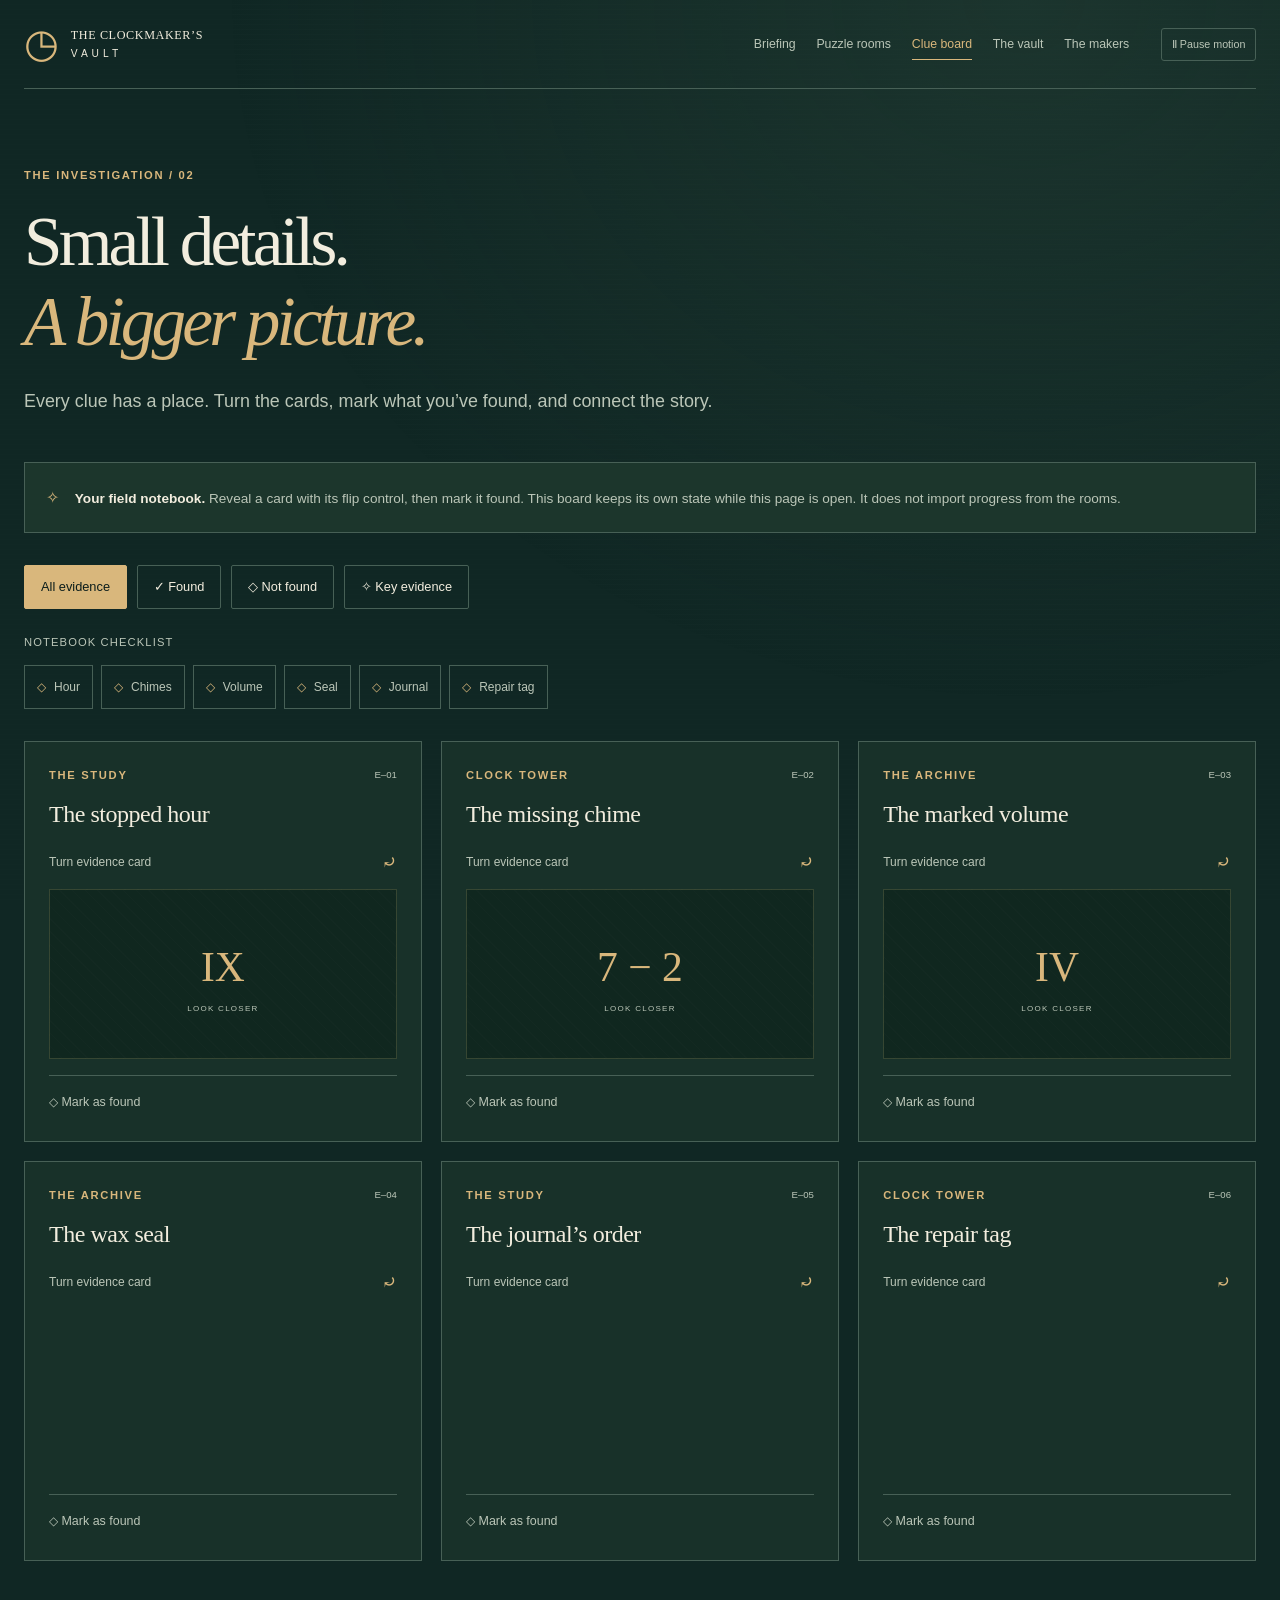
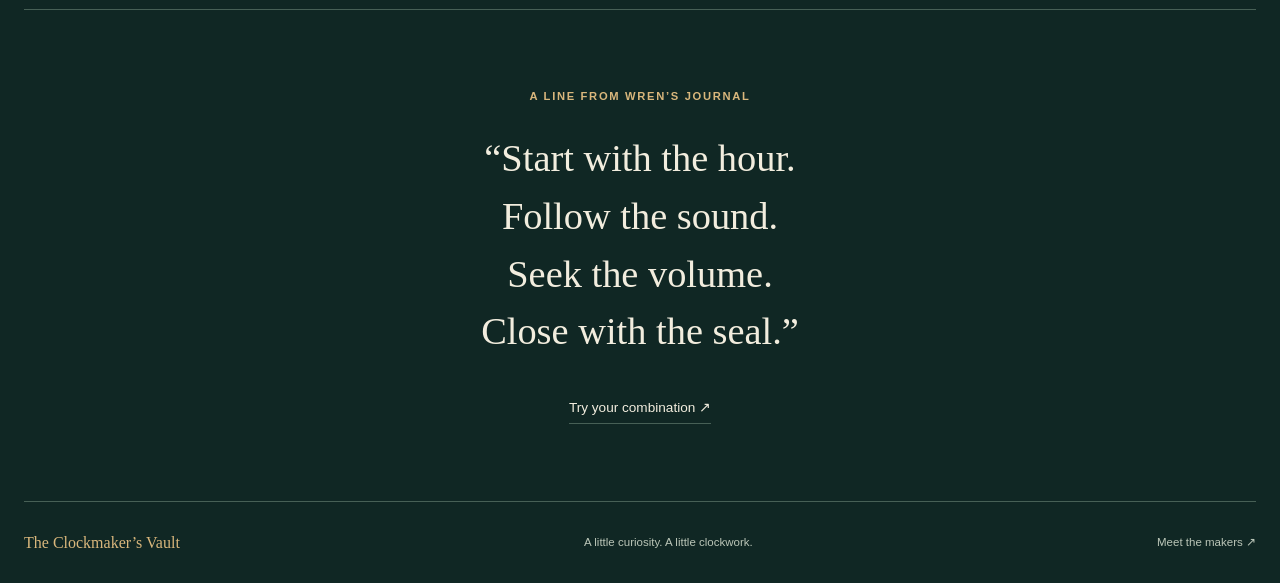
==== clues.html @ 1655f7f8 "Add files via upload" ====
<!doctype html>
<!--
  The Clockmaker's Vault | CSC 4370/6370 | clues.html
  Assigned page responsibility from supplied proposal: Adithya Godavarthi.
  Implementation prepared with significant AI assistance for the team's review.
  Attribution records the planned responsibility, not verified individual authorship.
  HTML/CSS only. Shared styles enter through css/style.css. See README.md.
-->
<html lang="en">
<head>
  <meta charset="utf-8">
  <meta name="viewport" content="width=device-width, initial-scale=1">
  <meta name="description" content="Turn evidence cards, filter found and key clues, and assemble the four-digit combination.">
  <meta name="theme-color" content="#102724">
  <title>Clue board — The Clockmaker's Vault</title>
  <link rel="icon" href="images/favicon.svg" type="image/svg+xml">
  <link rel="stylesheet" href="css/style.css">
</head>
<body class="page-clues">
  <a class="skip-link" href="#main">Skip to main content</a>
  <input class="sr-only motion-control" type="checkbox" id="pause-motion">
  <div class="site-shell">
    <!-- Shared navigation uses real links so the complete site works from a local folder. -->
    <header class="site-header container">
      <a class="brand" href="index.html"><span class="brand-mark" aria-hidden="true">◷</span><span>THE CLOCKMAKER’S<span class="brand-small">V A U L T</span></span></a>
      <nav class="main-nav" aria-label="Main navigation"><a href="index.html">Briefing</a><a href="rooms.html">Puzzle rooms</a><a href="clues.html" aria-current="page">Clue board</a><a href="unlock.html">The vault</a><a href="team.html">The makers</a></nav>
      <label class="motion-toggle" for="pause-motion"><span class="motion-running">Ⅱ Pause motion</span><span class="motion-paused">▷ Resume motion</span></label>
    </header>
    <main id="main" class="container" tabindex="-1">

      <header class="page-heading"><p class="eyebrow">The investigation / 02</p><h1>Small details.<br><em>A bigger picture.</em></h1><p class="intro">Every clue has a place. Turn the cards, mark what you’ve found, and connect the story.</p></header>
      <aside class="notice"><span aria-hidden="true">✧</span><p><strong>Your field notebook.</strong> Reveal a card with its flip control, then mark it found. This board keeps its own state while this page is open. It does not import progress from the rooms.</p></aside>
      <!-- Assigned: Adithya Godavarthi. Filter radios and found checkboxes are all board siblings. -->
      <section class="evidence-board" aria-labelledby="evidence-title"><h2 id="evidence-title" class="sr-only">Evidence collection</h2>
        <input class="sr-only filter-radio" type="radio" name="filter" id="filter-all" checked aria-label="All evidence">
        <input class="sr-only filter-radio" type="radio" name="filter" id="filter-found" aria-label="Found">
        <input class="sr-only filter-radio" type="radio" name="filter" id="filter-locked" aria-label="Not found">
        <input class="sr-only filter-radio" type="radio" name="filter" id="filter-key" aria-label="Key evidence">
        <input class="sr-only found-control" type="checkbox" id="found-hour" aria-label="Mark hour evidence found">
        <input class="sr-only found-control" type="checkbox" id="found-chime" aria-label="Mark chime evidence found">
        <input class="sr-only found-control" type="checkbox" id="found-volume" aria-label="Mark volume evidence found">
        <input class="sr-only found-control" type="checkbox" id="found-seal" aria-label="Mark seal evidence found">
        <input class="sr-only found-control" type="checkbox" id="found-journal" aria-label="Mark journal evidence found">
        <input class="sr-only found-control" type="checkbox" id="found-letter" aria-label="Mark letter evidence found">
        <div class="filter-labels" role="group" aria-label="Filter evidence"><label for="filter-all">All evidence</label><label for="filter-found">✓ Found</label><label for="filter-locked">◇ Not found</label><label for="filter-key">✧ Key evidence</label></div>
        <!-- The always-visible checklist keeps checkbox focus visible under every filter. -->
        <div class="found-controls" role="group" aria-label="Found evidence checklist"><span class="checklist-title">Notebook checklist</span><label for="found-hour">Hour</label><label for="found-chime">Chimes</label><label for="found-volume">Volume</label><label for="found-seal">Seal</label><label for="found-journal">Journal</label><label for="found-letter">Repair tag</label></div>
        <div class="evidence-grid">
          <article class="evidence-card evidence-hour key-evidence"><div class="evidence-top"><span class="eyebrow">THE STUDY</span><span class="evidence-id">E–01</span></div><h3>The stopped hour</h3><input class="sr-only flip-input" type="checkbox" id="flip-hour"><label class="flip-control" for="flip-hour">Turn evidence card <span aria-hidden="true">⤾</span></label><div class="flip-stage" aria-hidden="true"><div class="flip-inner"><div class="flip-face flip-front"><span>IX</span><small>LOOK CLOSER</small></div><div class="flip-face flip-back"><span>9</span><small>THE DEDUCTION</small></div></div></div><div class="card-deduction"><p>The hour hand points to IX. The journal says to start with the hour.</p><p class="deduction-value"><strong>9</strong> <span>Code digit</span></p></div><label class="found-label" for="found-hour"><span class="found-no">◇ Mark as found</span><span class="found-yes">✓ Evidence found</span></label></article>
          <article class="evidence-card evidence-chime key-evidence"><div class="evidence-top"><span class="eyebrow">CLOCK TOWER</span><span class="evidence-id">E–02</span></div><h3>The missing chime</h3><input class="sr-only flip-input" type="checkbox" id="flip-chime"><label class="flip-control" for="flip-chime">Turn evidence card <span aria-hidden="true">⤾</span></label><div class="flip-stage" aria-hidden="true"><div class="flip-inner"><div class="flip-face flip-front"><span>7 − 2</span><small>LOOK CLOSER</small></div><div class="flip-face flip-back"><span>5</span><small>THE DEDUCTION</small></div></div></div><div class="card-deduction"><p>Seven bells minus two silent bells. Sound follows the hour.</p><p class="deduction-value"><strong>5</strong> <span>Code digit</span></p></div><label class="found-label" for="found-chime"><span class="found-no">◇ Mark as found</span><span class="found-yes">✓ Evidence found</span></label></article>
          <article class="evidence-card evidence-volume key-evidence"><div class="evidence-top"><span class="eyebrow">THE ARCHIVE</span><span class="evidence-id">E–03</span></div><h3>The marked volume</h3><input class="sr-only flip-input" type="checkbox" id="flip-volume"><label class="flip-control" for="flip-volume">Turn evidence card <span aria-hidden="true">⤾</span></label><div class="flip-stage" aria-hidden="true"><div class="flip-inner"><div class="flip-face flip-front"><span>IV</span><small>LOOK CLOSER</small></div><div class="flip-face flip-back"><span>4</span><small>THE DEDUCTION</small></div></div></div><div class="card-deduction"><p>The bookmark rests in Volume IV. The volume is third.</p><p class="deduction-value"><strong>4</strong> <span>Code digit</span></p></div><label class="found-label" for="found-volume"><span class="found-no">◇ Mark as found</span><span class="found-yes">✓ Evidence found</span></label></article>
          <article class="evidence-card evidence-seal key-evidence"><div class="evidence-top"><span class="eyebrow">THE ARCHIVE</span><span class="evidence-id">E–04</span></div><h3>The wax seal</h3><input class="sr-only flip-input" type="checkbox" id="flip-seal"><label class="flip-control" for="flip-seal">Turn evidence card <span aria-hidden="true">⤾</span></label><div class="flip-stage" aria-hidden="true"><div class="flip-inner"><div class="flip-face flip-front"><span>○ ○ ○</span><small>LOOK CLOSER</small></div><div class="flip-face flip-back"><span>3</span><small>THE DEDUCTION</small></div></div></div><div class="card-deduction"><p>Three open rings. The seal closes the sequence.</p><p class="deduction-value"><strong>3</strong> <span>Code digit</span></p></div><label class="found-label" for="found-seal"><span class="found-no">◇ Mark as found</span><span class="found-yes">✓ Evidence found</span></label></article>
          <article class="evidence-card evidence-journal context-evidence"><div class="evidence-top"><span class="eyebrow">THE STUDY</span><span class="evidence-id">E–05</span></div><h3>The journal’s order</h3><input class="sr-only flip-input" type="checkbox" id="flip-journal"><label class="flip-control" for="flip-journal">Turn evidence card <span aria-hidden="true">⤾</span></label><div class="flip-stage" aria-hidden="true"><div class="flip-inner"><div class="flip-face flip-front"><span>↝</span><small>LOOK CLOSER</small></div><div class="flip-face flip-back"><span>ORDER</span><small>THE DEDUCTION</small></div></div></div><div class="card-deduction"><p>Hour. Sound. Volume. Seal. These are the four positions in the lock.</p><p class="deduction-value"><strong>ORDER</strong> <span>Supporting evidence</span></p></div><label class="found-label" for="found-journal"><span class="found-no">◇ Mark as found</span><span class="found-yes">✓ Evidence found</span></label></article>
          <article class="evidence-card evidence-letter context-evidence"><div class="evidence-top"><span class="eyebrow">CLOCK TOWER</span><span class="evidence-id">E–06</span></div><h3>The repair tag</h3><input class="sr-only flip-input" type="checkbox" id="flip-letter"><label class="flip-control" for="flip-letter">Turn evidence card <span aria-hidden="true">⤾</span></label><div class="flip-stage" aria-hidden="true"><div class="flip-inner"><div class="flip-face flip-front"><span>II</span><small>LOOK CLOSER</small></div><div class="flip-face flip-back"><span>CONTEXT</span><small>THE DEDUCTION</small></div></div></div><div class="card-deduction"><p>Two bells are under repair. Their tag numbers are distractions, not code digits.</p><p class="deduction-value"><strong>CONTEXT</strong> <span>Supporting evidence</span></p></div><label class="found-label" for="found-letter"><span class="found-no">◇ Mark as found</span><span class="found-yes">✓ Evidence found</span></label></article>
        </div><p class="empty-state">No evidence matches this filter yet. Mark a card as found, or choose All evidence.</p>
        <div class="board-ready"><div><span class="eyebrow">All four key clues found</span><h3>The pieces are in place.</h3></div><a class="button primary" href="unlock.html">Go to the vault <span aria-hidden="true">↗</span></a></div>
      </section><section class="sequence-note section-space" aria-labelledby="journal-title"><h2 id="journal-title" class="sr-only">The journal sequence</h2><p class="eyebrow">A line from Wren’s journal</p><blockquote>“Start with the hour.<br>Follow the sound.<br>Seek the volume.<br>Close with the seal.”</blockquote><a class="text-link" href="unlock.html">Try your combination <span aria-hidden="true">↗</span></a></section>

    </main>
    <footer class="site-footer container"><a class="footer-brand" href="index.html">The Clockmaker’s Vault</a><p>A little curiosity. A little clockwork.</p><a href="team.html">Meet the makers <span aria-hidden="true">↗</span></a></footer>
  </div>
</body>
</html>
---- css/style.css ----
/*
 * The Clockmaker's Vault | stylesheet entry point
 * Assigned integration responsibility: Aishwarya Nuni.
 * AI-assisted implementation prepared for team review; see README.md.
 * Import order is deliberate: tokens/base, layout, state, then motion overrides.
 * The proposal's single stylesheet is kept as one public entry point; modules
 * make the larger, commented source easier to explain in the VS Code walkthrough.
 */
@import url("tokens.css");
@import url("layout.css");
@import url("interactions.css");
@import url("motion.css");
@import url("vault-fx.css");   /* unlock.html cinematics */
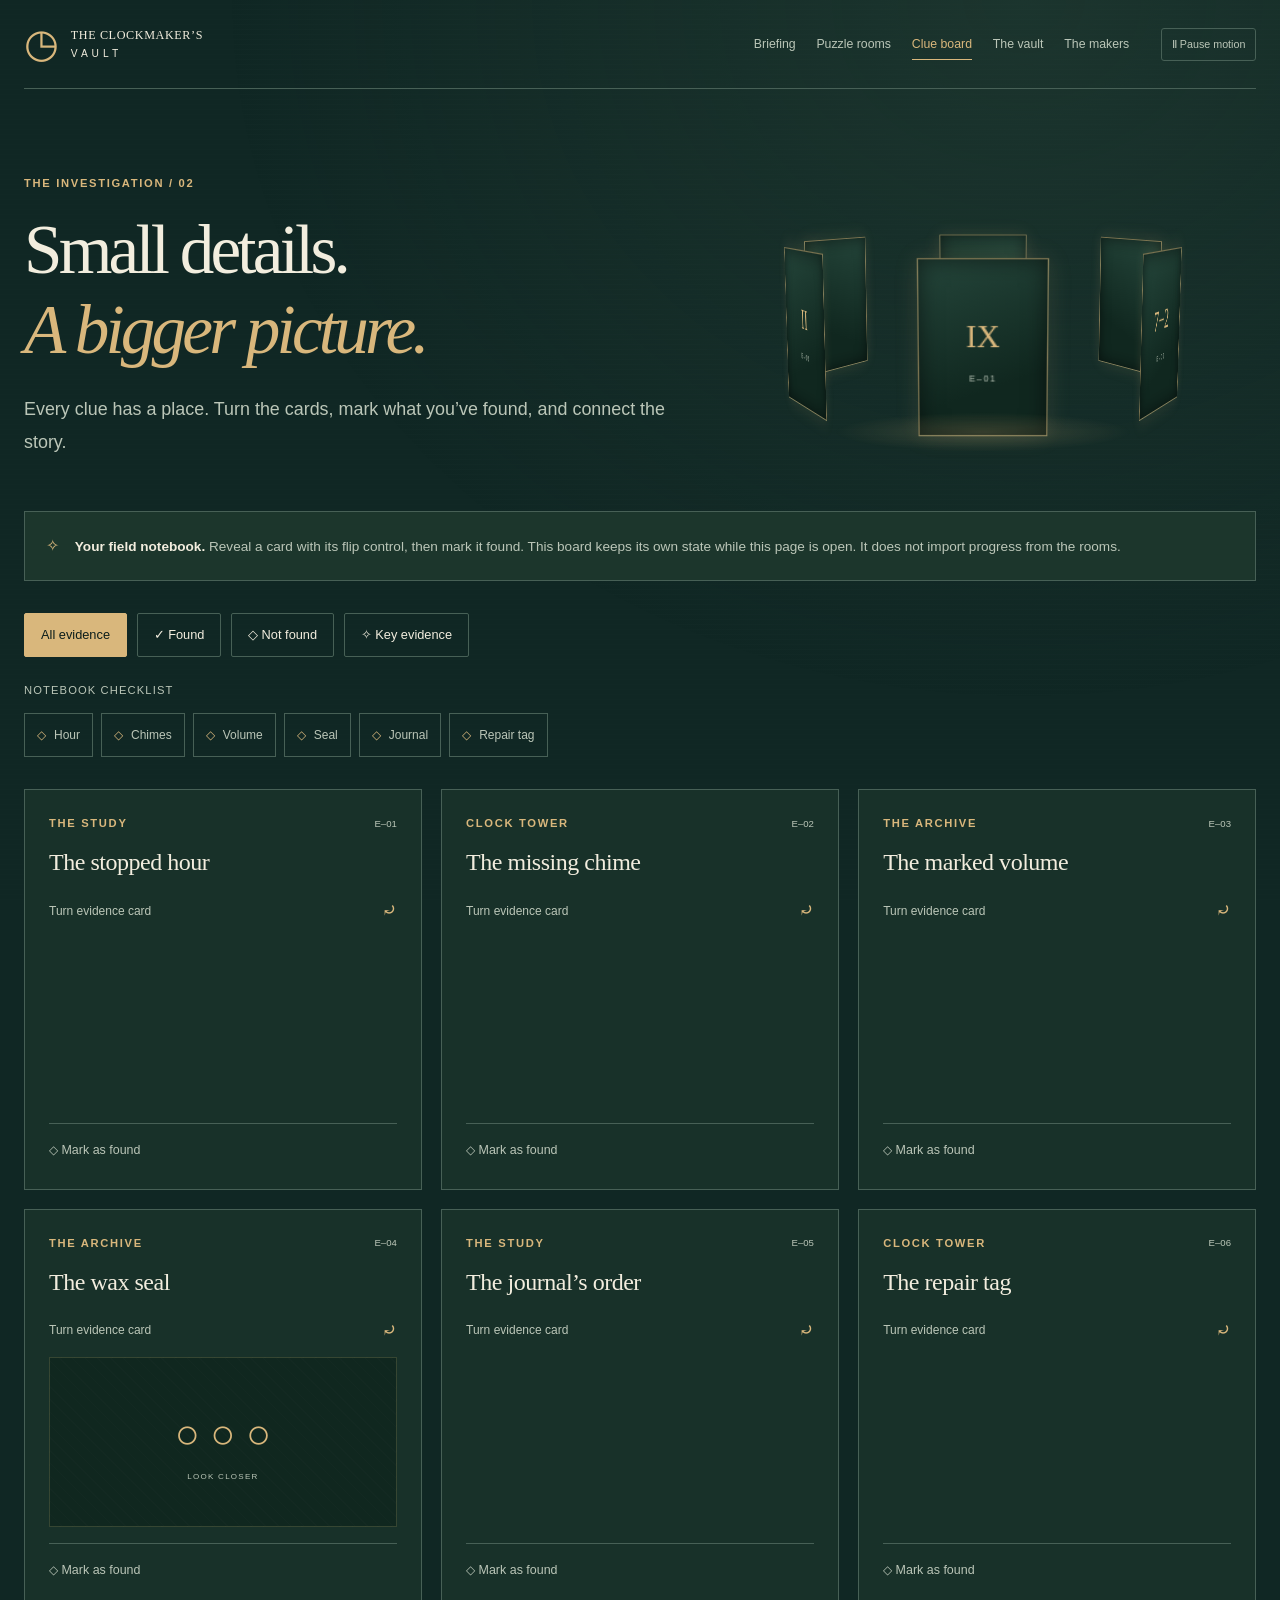
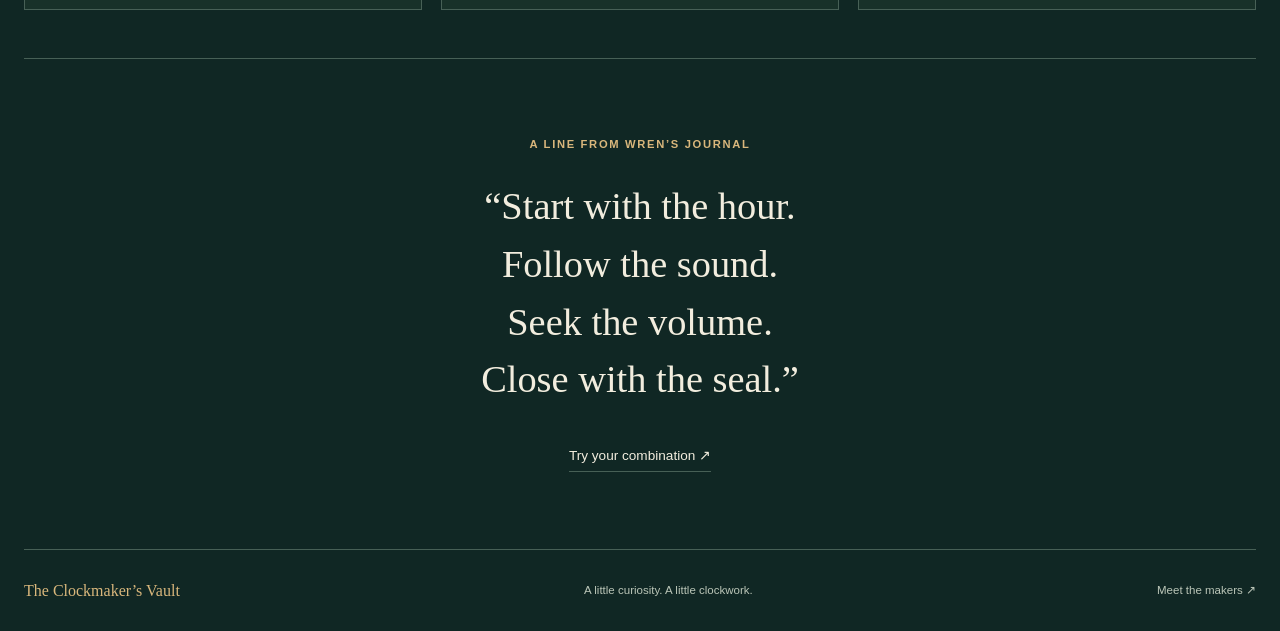
==== commit eb88d618: "clueboard" ====
--- a/clues.html
+++ b/clues.html
@@ -28,7 +28,9 @@
     </header>
     <main id="main" class="container" tabindex="-1">
 
-      <header class="page-heading"><p class="eyebrow">The investigation / 02</p><h1>Small details.<br><em>A bigger picture.</em></h1><p class="intro">Every clue has a place. Turn the cards, mark what you’ve found, and connect the story.</p></header>
+      <header class="page-heading heading-with-ring"><div><p class="eyebrow">The investigation / 02</p><h1>Small details.<br><em>A bigger picture.</em></h1><p class="intro">Every clue has a place. Turn the cards, mark what you’ve found, and connect the story.</p></div>
+        <!-- Assigned: Adithya Godavarthi. Decorative 3D carousel of the six clue glyphs (preserve-3d + rotateY). Hover pauses it. -->
+        <div class="ring-viewport" aria-hidden="true"><div class="evidence-ring"><div class="ring-spin"><span class="ring-card"><b>IX</b><small>E–01</small></span><span class="ring-card"><b>7−2</b><small>E–02</small></span><span class="ring-card"><b>IV</b><small>E–03</small></span><span class="ring-card"><b>○○○</b><small>E–04</small></span><span class="ring-card"><b>↝</b><small>E–05</small></span><span class="ring-card"><b>II</b><small>E–06</small></span></div></div><span class="ring-floor"></span></div></header>
       <aside class="notice"><span aria-hidden="true">✧</span><p><strong>Your field notebook.</strong> Reveal a card with its flip control, then mark it found. This board keeps its own state while this page is open. It does not import progress from the rooms.</p></aside>
       <!-- Assigned: Adithya Godavarthi. Filter radios and found checkboxes are all board siblings. -->
       <section class="evidence-board" aria-labelledby="evidence-title"><h2 id="evidence-title" class="sr-only">Evidence collection</h2>
@@ -53,7 +55,7 @@
           <article class="evidence-card evidence-journal context-evidence"><div class="evidence-top"><span class="eyebrow">THE STUDY</span><span class="evidence-id">E–05</span></div><h3>The journal’s order</h3><input class="sr-only flip-input" type="checkbox" id="flip-journal"><label class="flip-control" for="flip-journal">Turn evidence card <span aria-hidden="true">⤾</span></label><div class="flip-stage" aria-hidden="true"><div class="flip-inner"><div class="flip-face flip-front"><span>↝</span><small>LOOK CLOSER</small></div><div class="flip-face flip-back"><span>ORDER</span><small>THE DEDUCTION</small></div></div></div><div class="card-deduction"><p>Hour. Sound. Volume. Seal. These are the four positions in the lock.</p><p class="deduction-value"><strong>ORDER</strong> <span>Supporting evidence</span></p></div><label class="found-label" for="found-journal"><span class="found-no">◇ Mark as found</span><span class="found-yes">✓ Evidence found</span></label></article>
           <article class="evidence-card evidence-letter context-evidence"><div class="evidence-top"><span class="eyebrow">CLOCK TOWER</span><span class="evidence-id">E–06</span></div><h3>The repair tag</h3><input class="sr-only flip-input" type="checkbox" id="flip-letter"><label class="flip-control" for="flip-letter">Turn evidence card <span aria-hidden="true">⤾</span></label><div class="flip-stage" aria-hidden="true"><div class="flip-inner"><div class="flip-face flip-front"><span>II</span><small>LOOK CLOSER</small></div><div class="flip-face flip-back"><span>CONTEXT</span><small>THE DEDUCTION</small></div></div></div><div class="card-deduction"><p>Two bells are under repair. Their tag numbers are distractions, not code digits.</p><p class="deduction-value"><strong>CONTEXT</strong> <span>Supporting evidence</span></p></div><label class="found-label" for="found-letter"><span class="found-no">◇ Mark as found</span><span class="found-yes">✓ Evidence found</span></label></article>
         </div><p class="empty-state">No evidence matches this filter yet. Mark a card as found, or choose All evidence.</p>
-        <div class="board-ready"><div><span class="eyebrow">All four key clues found</span><h3>The pieces are in place.</h3></div><a class="button primary" href="unlock.html">Go to the vault <span aria-hidden="true">↗</span></a></div>
+        <div class="board-ready"><div><span class="eyebrow">All four key clues found</span><h3>The pieces are in place.</h3></div><span class="code-strip" aria-hidden="true"><b>9</b><b>5</b><b>4</b><b>3</b></span><a class="button primary" href="unlock.html">Go to the vault <span aria-hidden="true">↗</span></a></div>
       </section><section class="sequence-note section-space" aria-labelledby="journal-title"><h2 id="journal-title" class="sr-only">The journal sequence</h2><p class="eyebrow">A line from Wren’s journal</p><blockquote>“Start with the hour.<br>Follow the sound.<br>Seek the volume.<br>Close with the seal.”</blockquote><a class="text-link" href="unlock.html">Try your combination <span aria-hidden="true">↗</span></a></section>
 
     </main>
--- a/css/style.css
+++ b/css/style.css
@@ -10,4 +10,5 @@
 @import url("layout.css");
 @import url("interactions.css");
 @import url("motion.css");
+@import url("showcase-fx.css"); /* 3D hero, holo cards, evidence ring */
 @import url("vault-fx.css");   /* unlock.html cinematics */
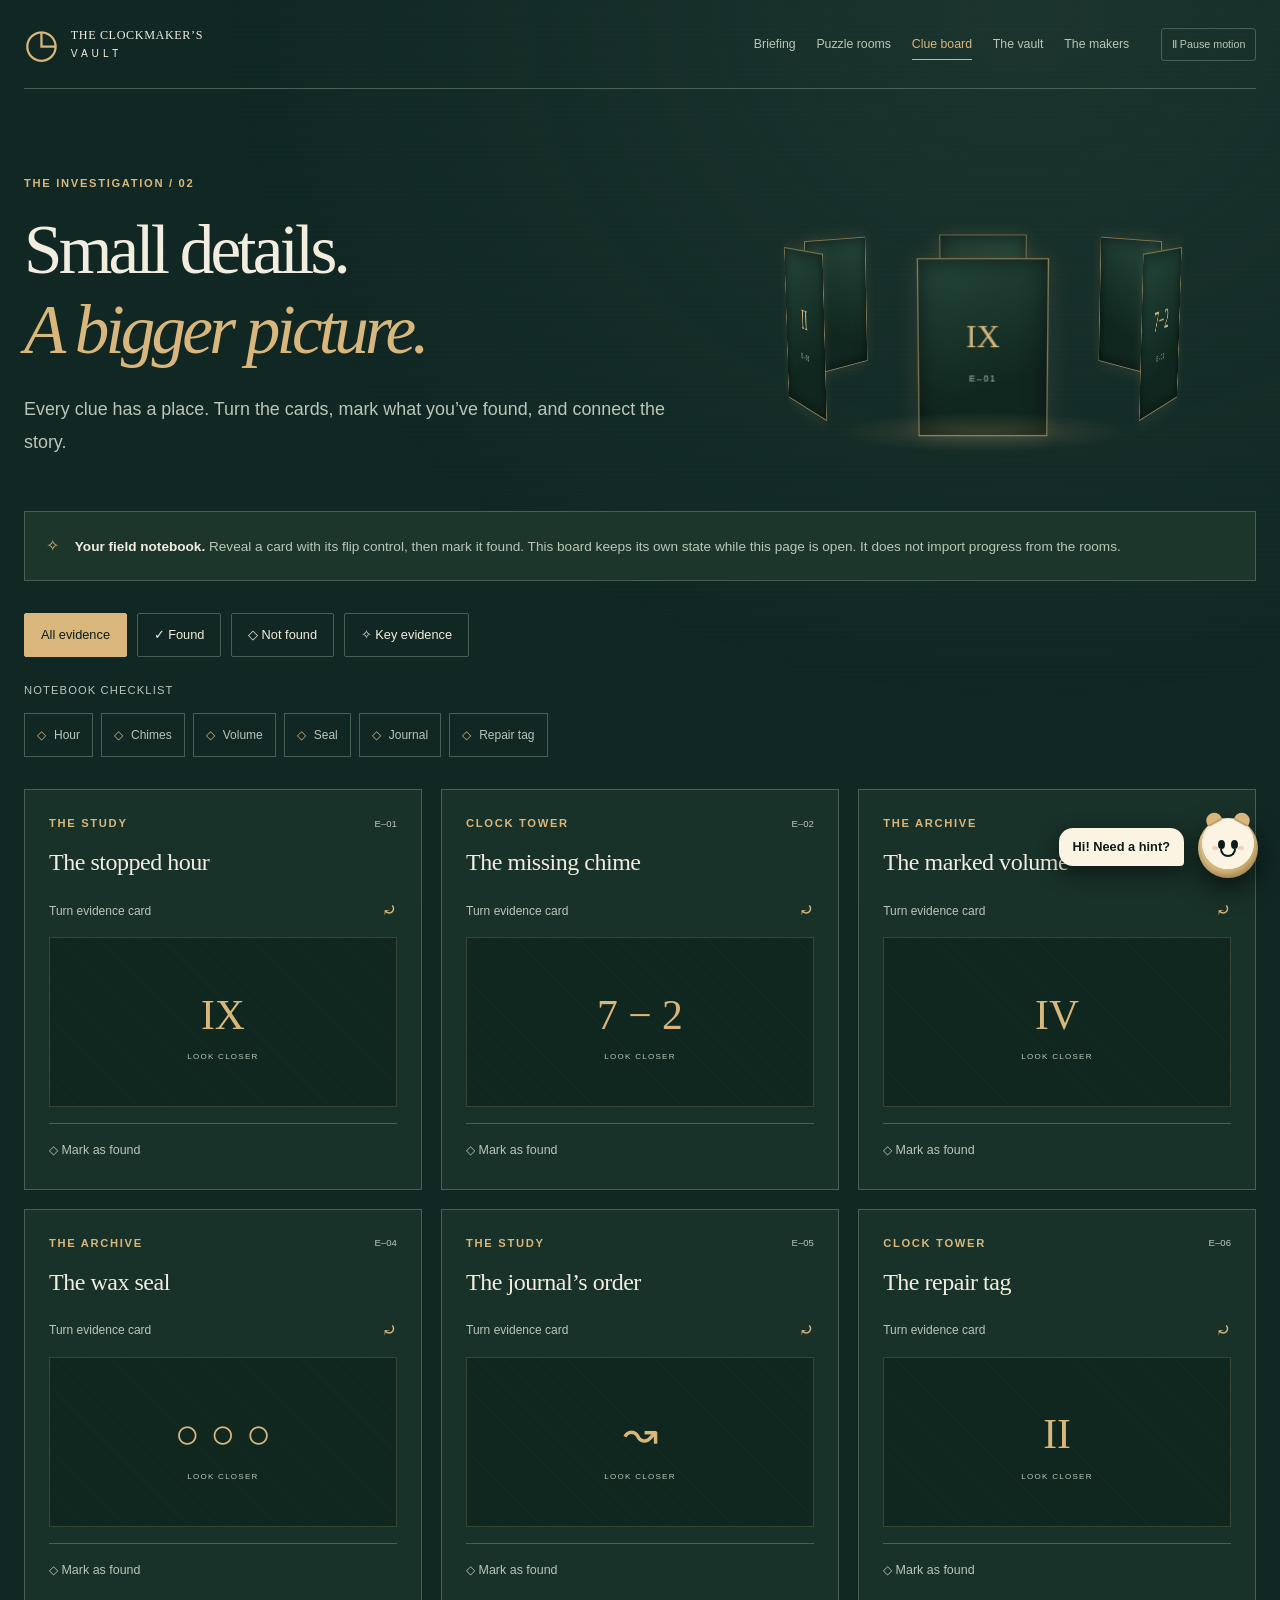
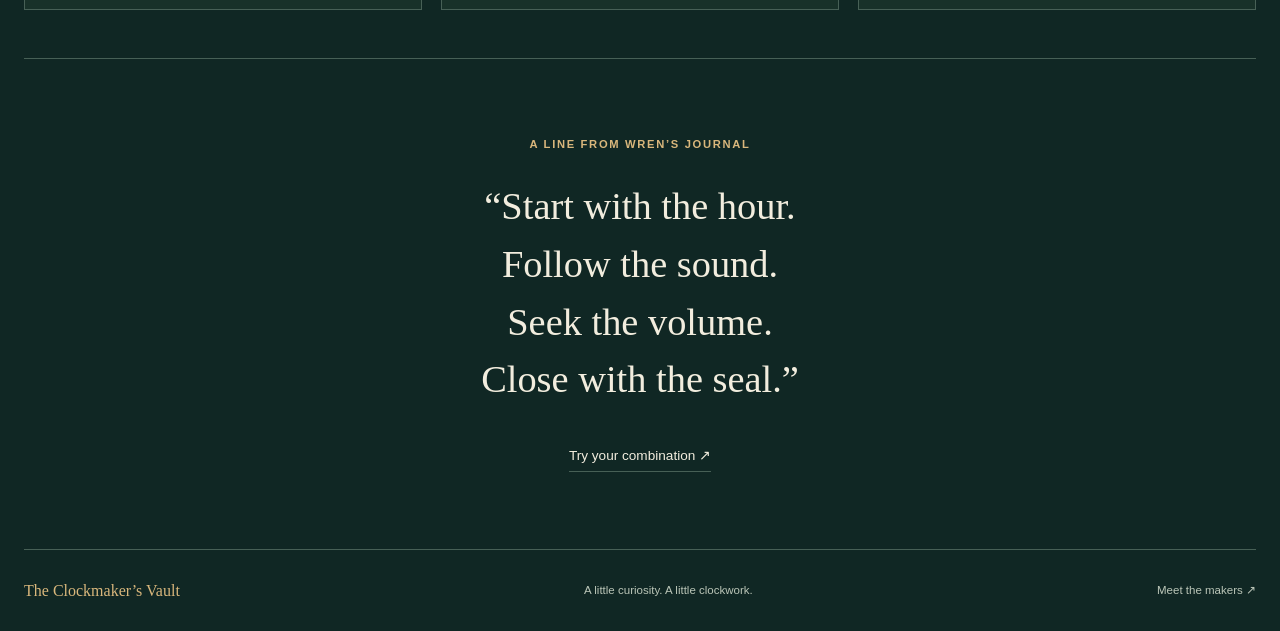
==== commit 8c37ebf8: "Add Apprentice chatbot, final animations, restore docs and README" ====
--- a/clues.html
+++ b/clues.html
@@ -60,6 +60,11 @@
 
     </main>
     <footer class="site-footer container"><a class="footer-brand" href="index.html">The Clockmaker’s Vault</a><p>A little curiosity. A little clockwork.</p><a href="team.html">Meet the makers <span aria-hidden="true">↗</span></a></footer>
+    <!-- Floating "Ask the Apprentice" chatbot (bonus feature 1). Assigned: Aishwarya Nuni.
+         A hidden checkbox opens and closes the panel; hidden radios pick the conversation. HTML/CSS only. -->
+    <input class="sr-only chat-toggle" type="checkbox" id="chat-toggle">
+    <label class="chat-fab" for="chat-toggle"><span class="fab-icon" aria-hidden="true"><i class="bell bell-l"></i><i class="bell bell-r"></i><i class="eye eye-l"></i><i class="eye eye-r"></i><i class="smile"></i><i class="fab-x">×</i></span><span class="fab-bubble" aria-hidden="true">Hi! Need a hint?</span><span class="sr-only">Open or close the Apprentice chat</span></label>
+    <section class="chat-pop" aria-label="Ask the Apprentice chat"><div class="chat chat-floating"><input class="sr-only chat-radio" type="radio" name="fab-ask" id="fab-ask-none" checked><input class="sr-only chat-radio" type="radio" name="fab-ask" id="fab-ask-study"><input class="sr-only chat-radio" type="radio" name="fab-ask" id="fab-ask-tower"><input class="sr-only chat-radio" type="radio" name="fab-ask" id="fab-ask-archive"><input class="sr-only chat-radio" type="radio" name="fab-ask" id="fab-ask-order"><div class="chat-window"><div class="chat-head"><span class="chat-avatar" aria-hidden="true">A</span><div><strong>The Apprentice</strong><span class="chat-status">online · authored replies</span></div><label class="chat-close" for="chat-toggle"><span aria-hidden="true">×</span><span class="sr-only">Close chat</span></label></div><div class="chat-log"><p class="msg msg-bot chat-welcome">Sorting the evidence? Tick the four key clues and the code will line up. Ask me about any room.</p><div class="chat-thread thread-study"><p class="msg msg-user"><span class="sr-only">You asked: </span>I’m stuck in the Study</p><div class="msg msg-bot chat-reply"><span class="chat-typing" aria-hidden="true"><i></i><i></i><i></i></span><div class="reply-body"><p><span class="sr-only">The Apprentice: </span><strong>A gentle nudge:</strong> the short hand matters more than the long one. Which Roman numeral does it point to?</p><details class="hint-more"><summary>A clearer hint</summary><p>IX means nine, and Wren says the hour goes first.</p></details></div></div></div><div class="chat-thread thread-tower"><p class="msg msg-user"><span class="sr-only">You asked: </span>What counts in the tower?</p><div class="msg msg-bot chat-reply"><span class="chat-typing" aria-hidden="true"><i></i><i></i><i></i></span><div class="reply-body"><p><span class="sr-only">The Apprentice: </span><strong>A gentle nudge:</strong> the note describes seven bells, but two of them cannot sing.</p><details class="hint-more"><summary>A clearer hint</summary><p>Count only the sounding bells: 7 − 2 = 5. Sound is the second digit.</p></details></div></div></div><div class="chat-thread thread-archive"><p class="msg msg-user"><span class="sr-only">You asked: </span>What about the Archive?</p><div class="msg msg-bot chat-reply"><span class="chat-typing" aria-hidden="true"><i></i><i></i><i></i></span><div class="reply-body"><p><span class="sr-only">The Apprentice: </span><strong>A gentle nudge:</strong> the bookmark and the wax seal each give you a digit.</p><details class="hint-more"><summary>A clearer hint</summary><p>Volume IV gives four. Three seal rings give three. The volume comes before the seal.</p></details></div></div></div><div class="chat-thread thread-order"><p class="msg msg-user"><span class="sr-only">You asked: </span>How do I order the digits?</p><div class="msg msg-bot chat-reply"><span class="chat-typing" aria-hidden="true"><i></i><i></i><i></i></span><div class="reply-body"><p><span class="sr-only">The Apprentice: </span>The journal is your guide: <strong>hour, sound, volume, seal.</strong></p><details class="hint-more"><summary>Show the full deduction</summary><p>The hour is 9, the sounding bells are 5, Volume IV gives 4, and the seal has 3 rings. The code is <strong>9543</strong>. <a class="text-link" href="unlock.html">Take it to the vault ↗</a></p></details></div></div></div></div><div class="chat-chips" role="group" aria-label="Ask the Apprentice. Use arrow keys to change the question."><label for="fab-ask-study">I’m stuck in the Study</label><label for="fab-ask-tower">What counts in the tower?</label><label for="fab-ask-archive">What about the Archive?</label><label for="fab-ask-order">How do I order the digits?</label><label for="fab-ask-none" class="chip-reset">↺ Start over</label></div></div></div></section>
   </div>
 </body>
 </html>
--- a/css/style.css
+++ b/css/style.css
@@ -12,3 +12,4 @@
 @import url("motion.css");
 @import url("showcase-fx.css"); /* 3D hero, holo cards, evidence ring */
 @import url("vault-fx.css");   /* unlock.html cinematics */
+@import url("chat.css");       /* Apprentice chat (bonus 1) */
